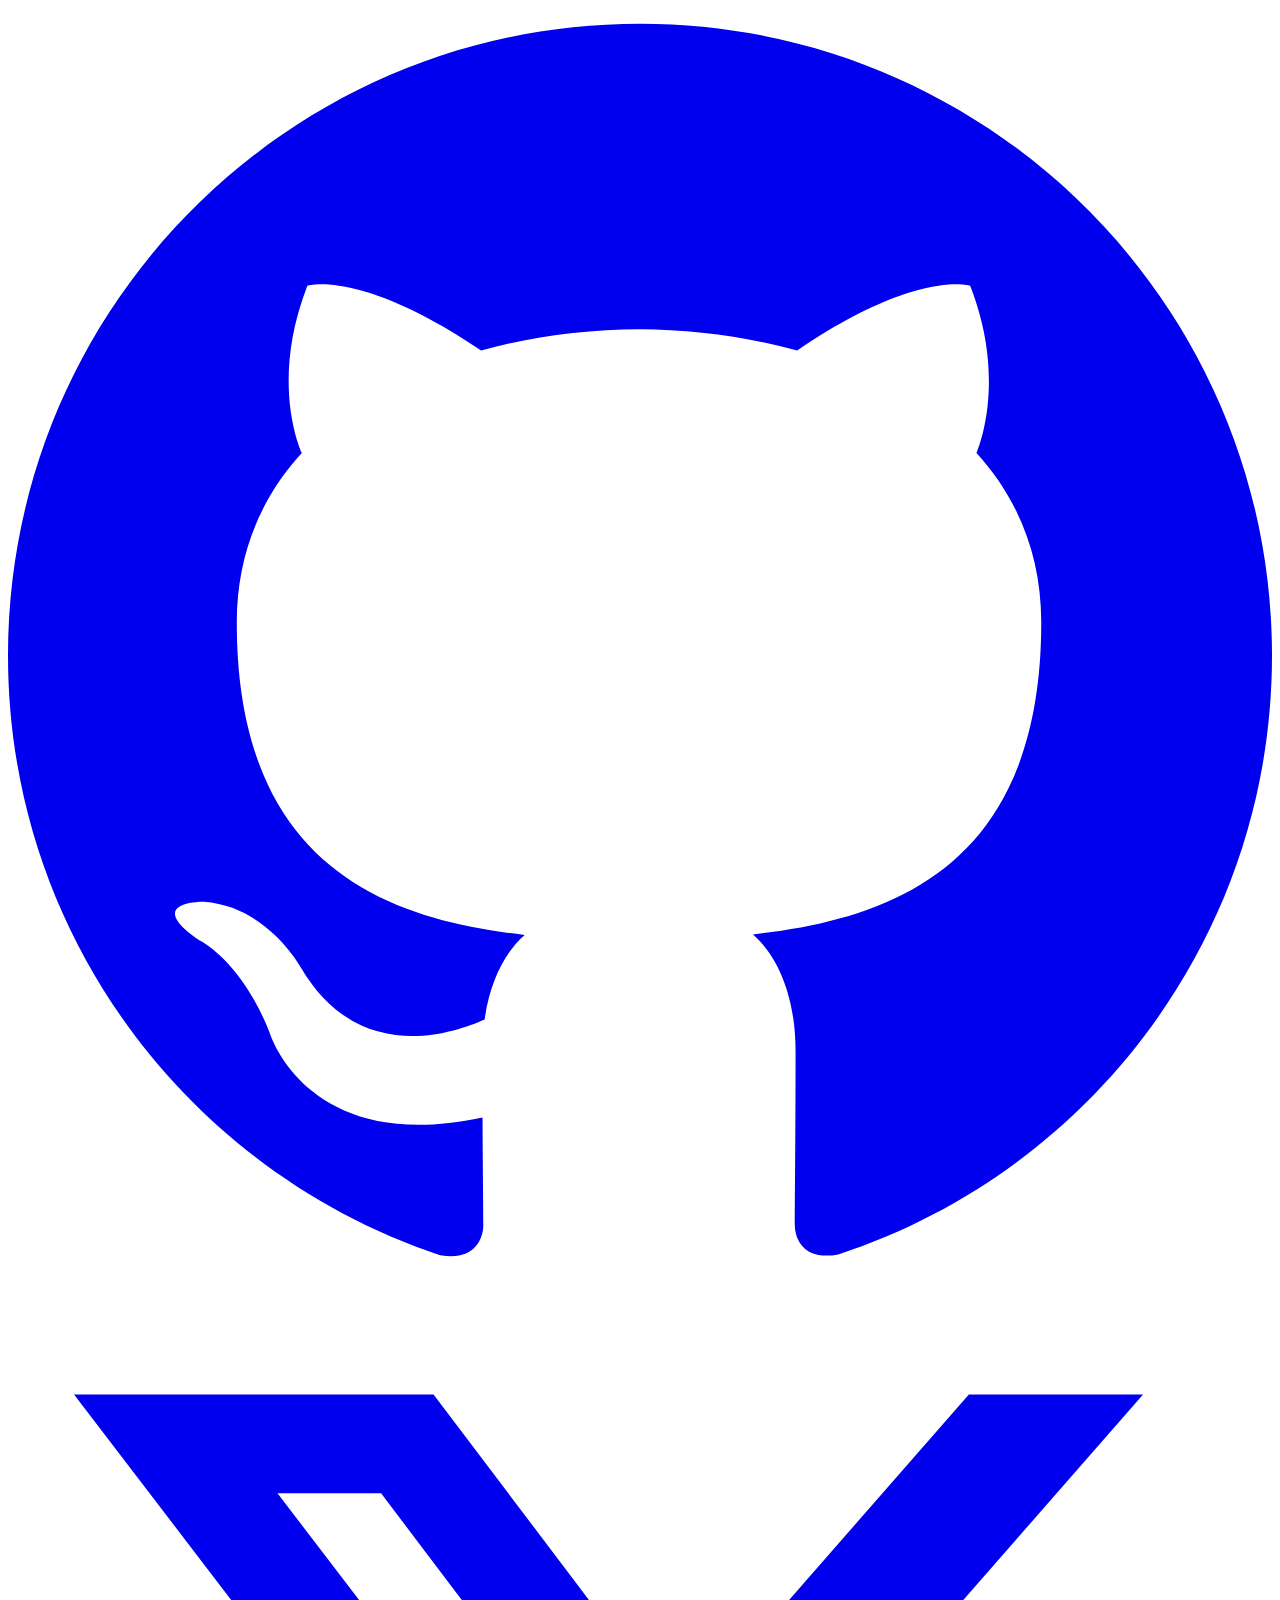
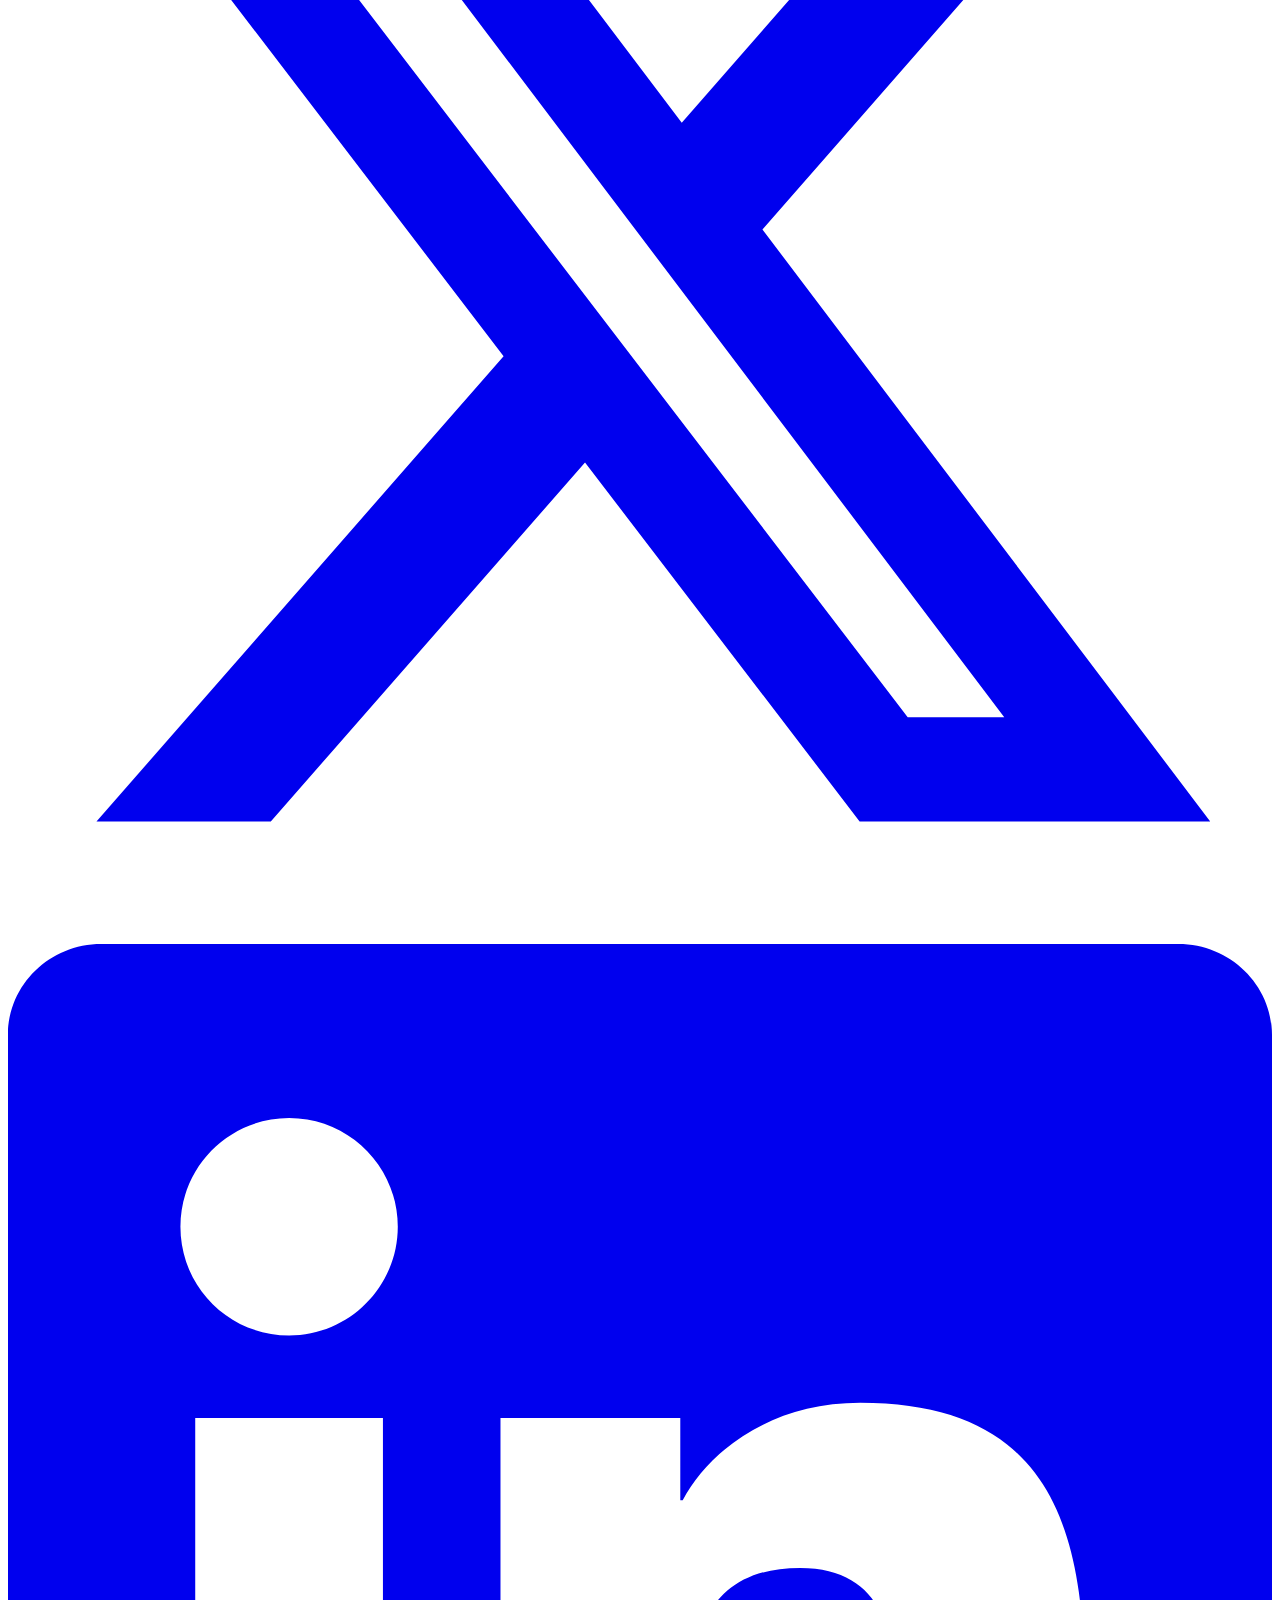
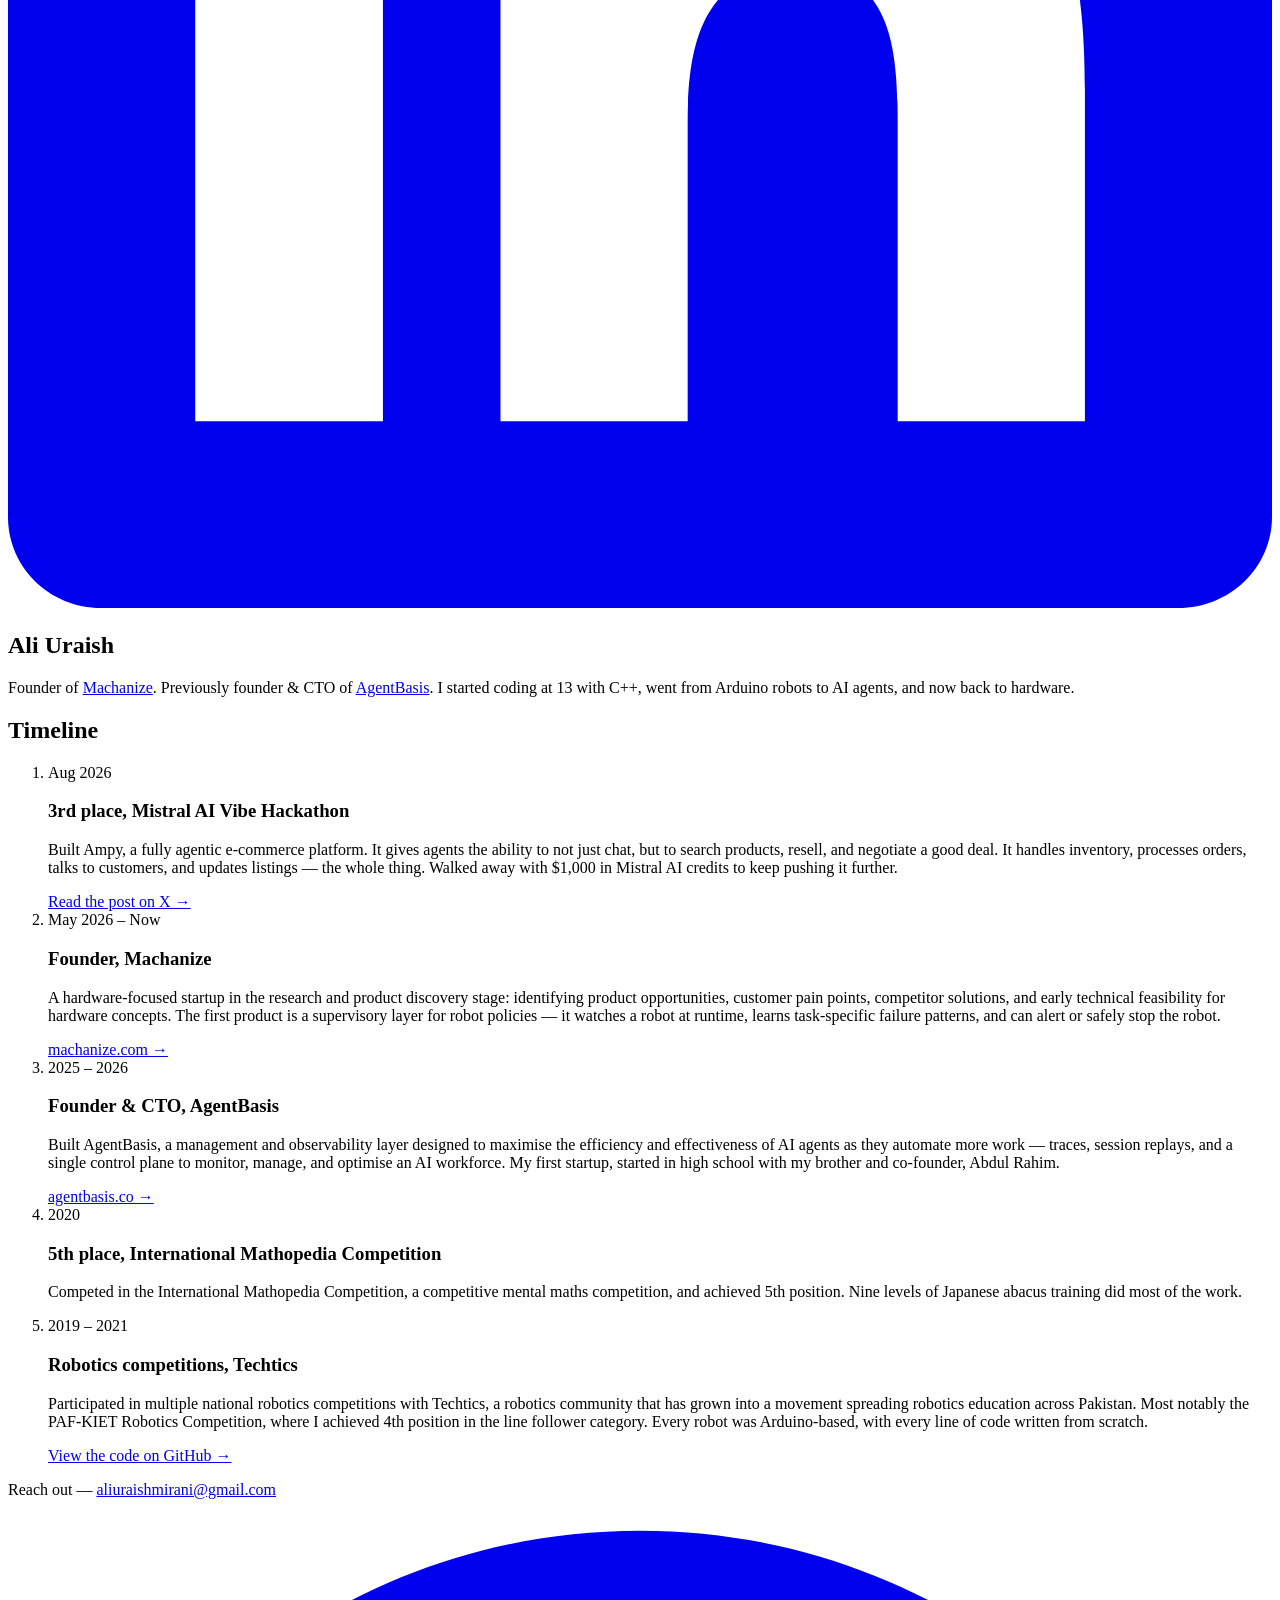
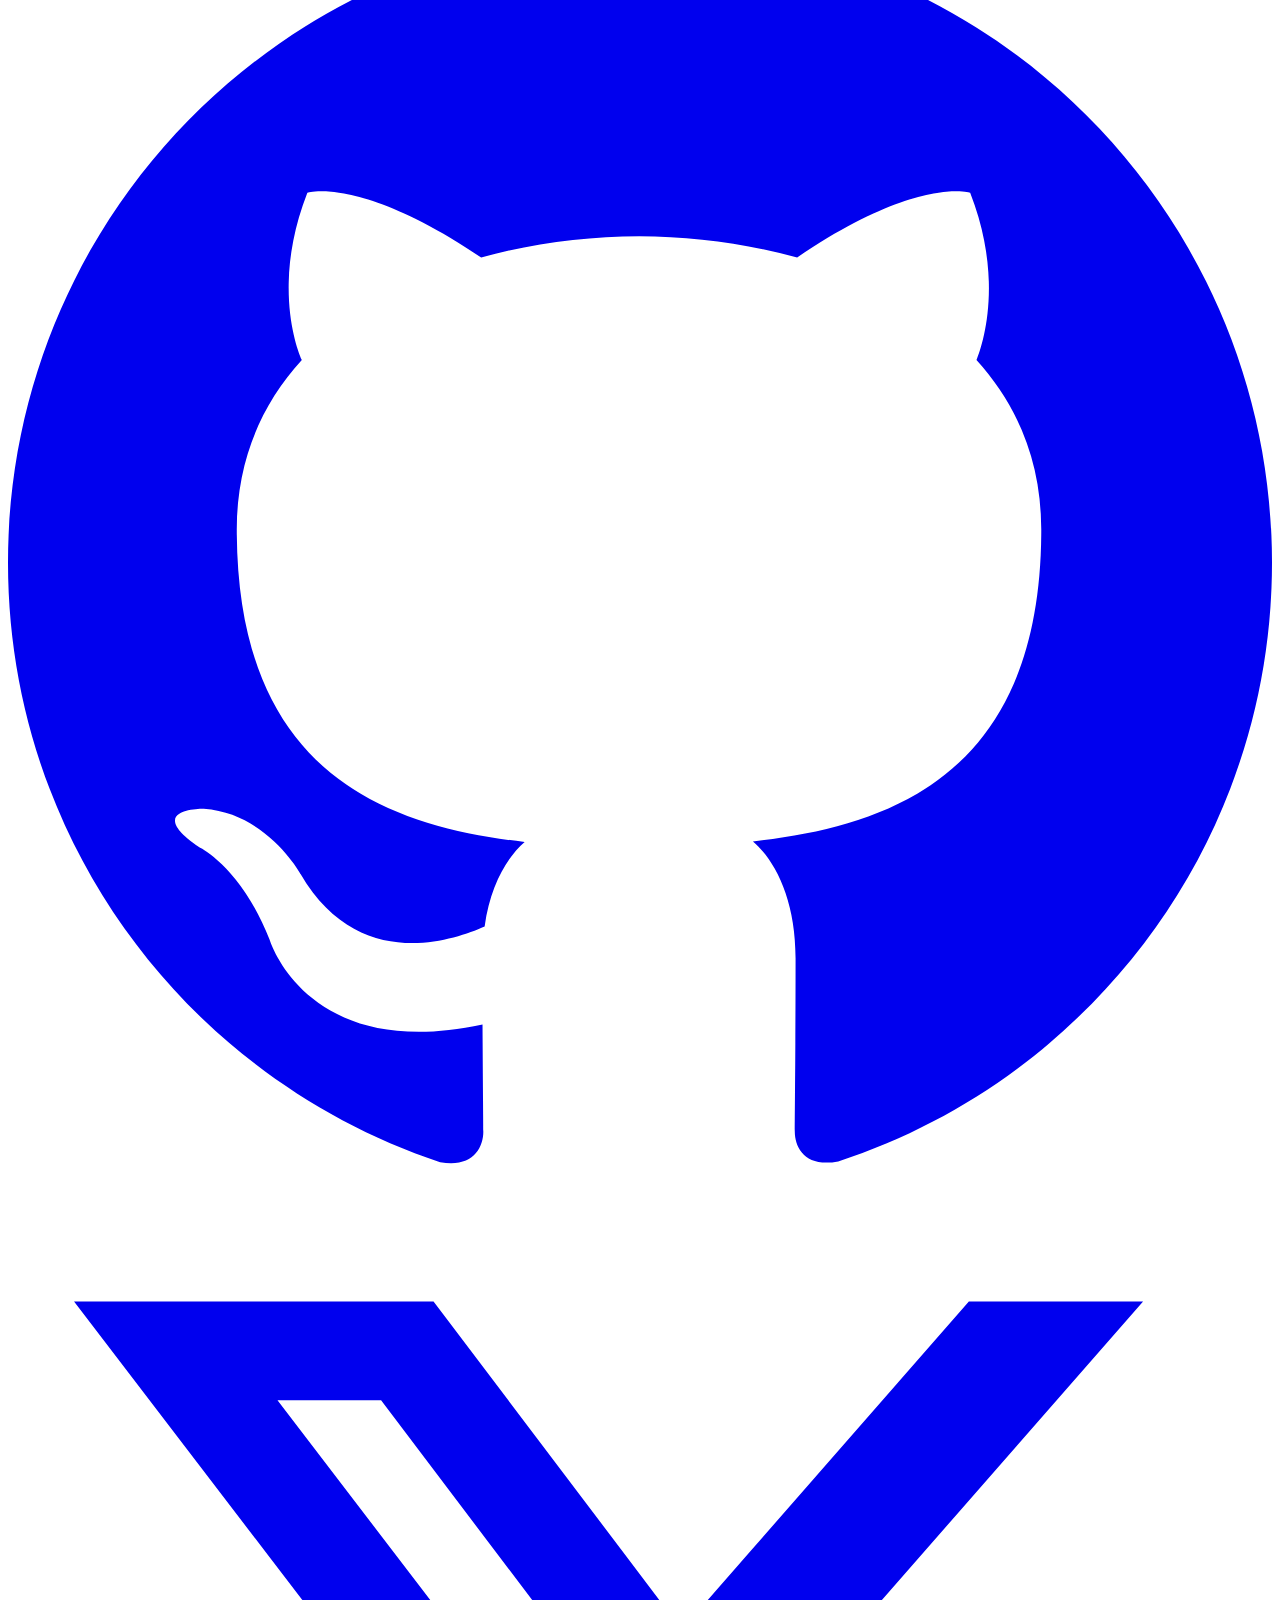
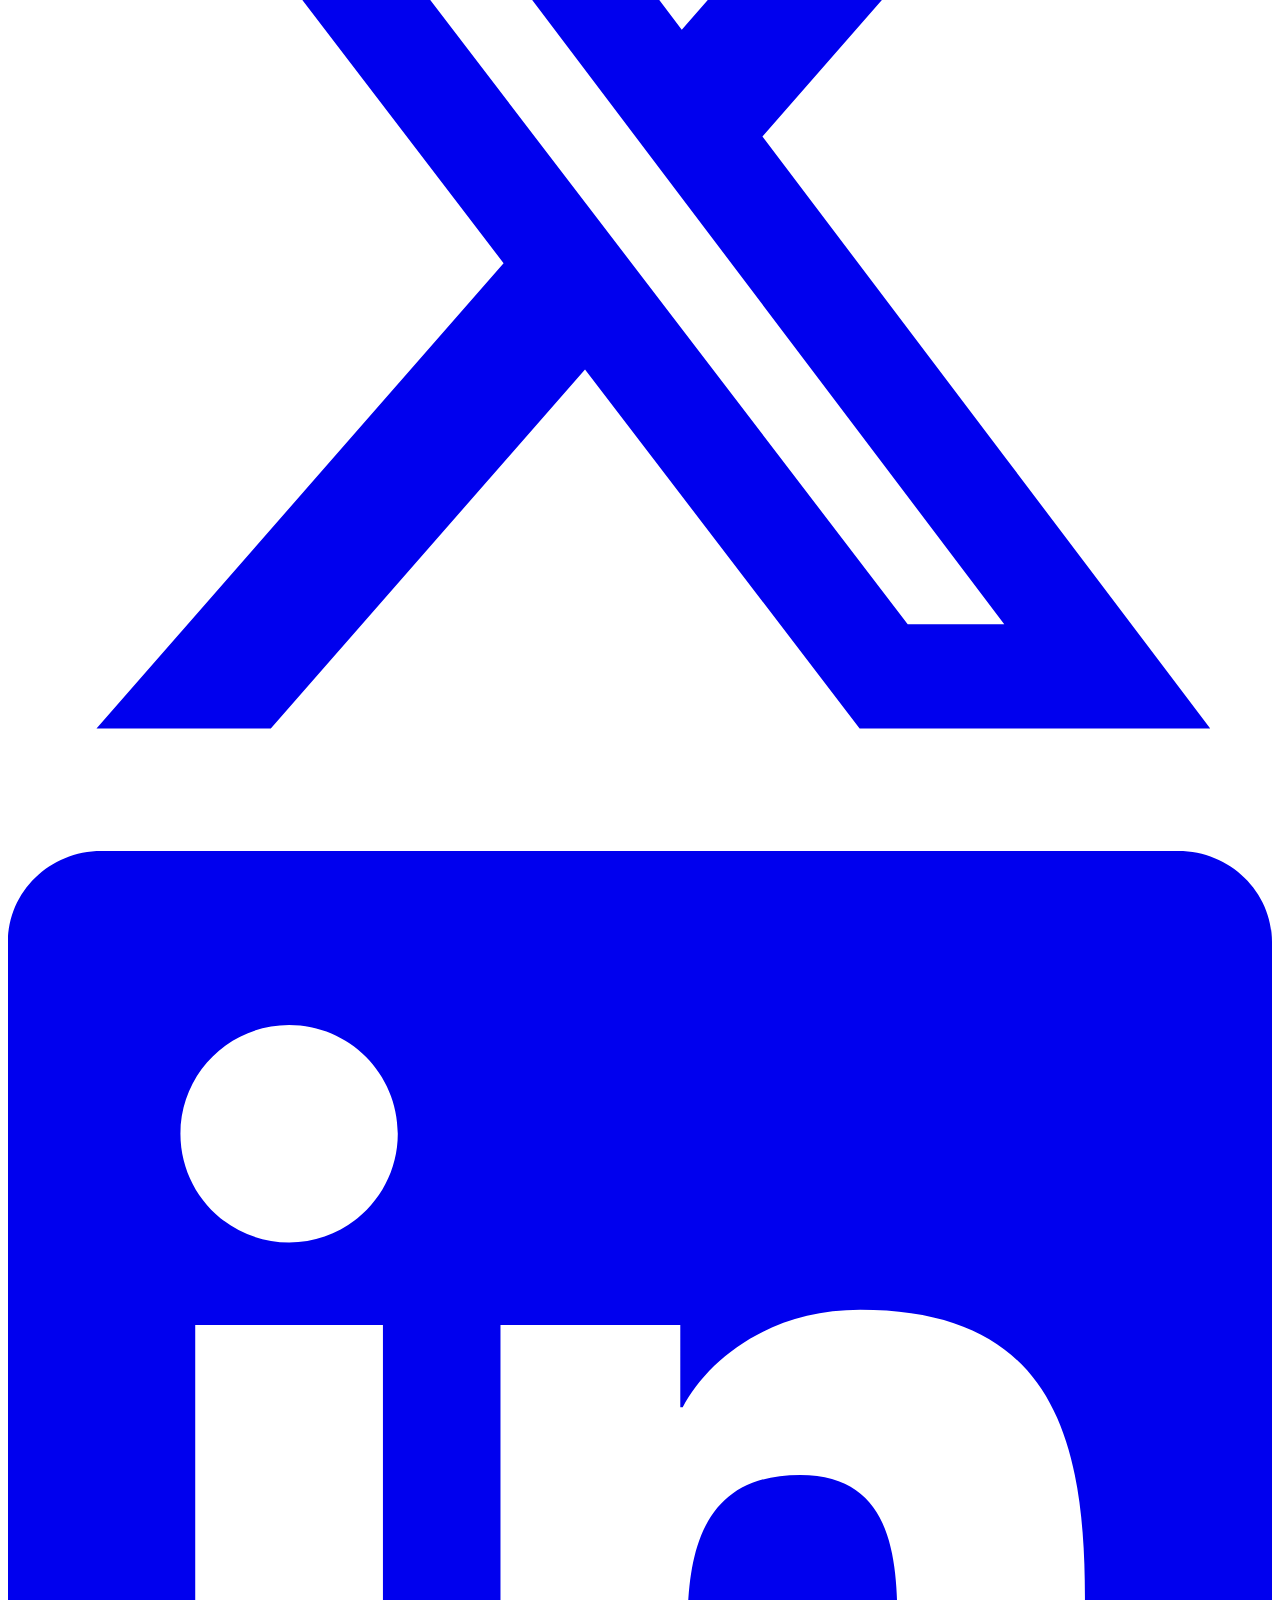
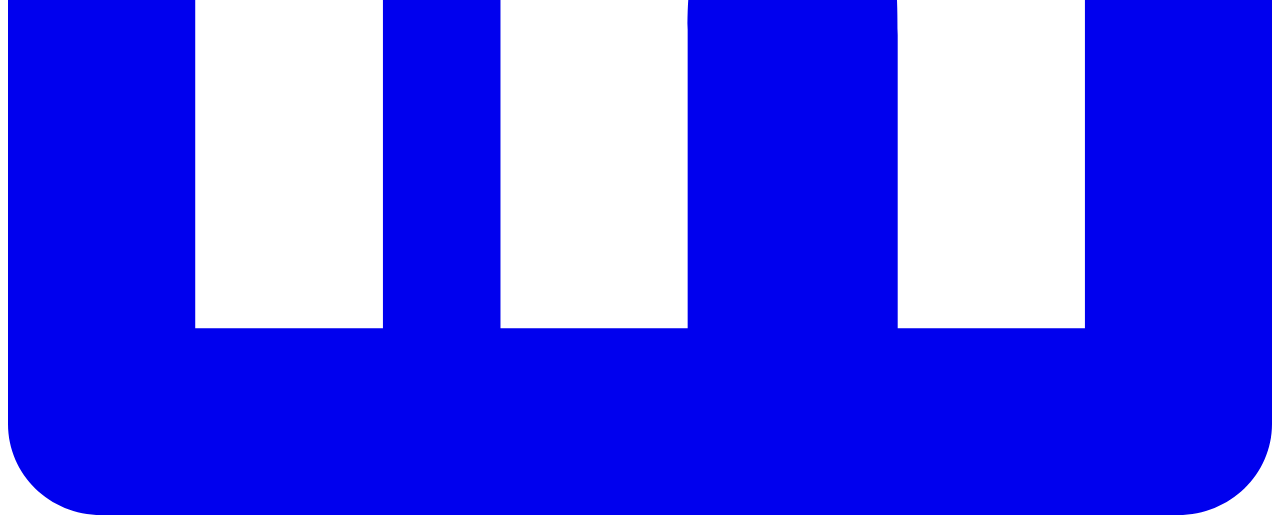
==== index.html @ 0a83bee7 "Initial commit of index.html file, creating a personal webpage for Ali Uraish, including sections fo" ====
<!doctype html>
<html lang="en">
<head>
  <meta charset="utf-8">
  <meta name="viewport" content="width=device-width, initial-scale=1">
  <title>Ali Uraish</title>
  <meta name="description" content="Ali Uraish — founder of Machanize. Previously founder & CTO of AgentBasis. AI, hardware, robotics.">
  <meta name="theme-color" content="#000000">
  <meta property="og:type" content="website">
  <meta property="og:title" content="Ali Uraish">
  <meta property="og:description" content="Founder of Machanize. Previously founder & CTO of AgentBasis. AI, hardware, robotics.">
  <link rel="icon" type="image/png" href="/assets/favicon.png">
  <link rel="apple-touch-icon" href="/assets/favicon.png">
  <link rel="stylesheet" href="styles.css">
</head>
<body>
  <header class="top">
    <nav class="icons" aria-label="Social links">
      <a href="https://github.com/AliUraish" target="_blank" rel="noreferrer" aria-label="GitHub"><svg viewBox="0 0 24 24" fill="currentColor" aria-hidden="true"><path d="M12 .297c-6.63 0-12 5.373-12 12 0 5.303 3.438 9.8 8.205 11.385.6.113.82-.258.82-.577 0-.285-.01-1.04-.015-2.04-3.338.724-4.042-1.61-4.042-1.61C4.422 18.07 3.633 17.7 3.633 17.7c-1.087-.744.084-.729.084-.729 1.205.084 1.838 1.236 1.838 1.236 1.07 1.835 2.809 1.305 3.495.998.108-.776.417-1.305.76-1.605-2.665-.3-5.466-1.332-5.466-5.93 0-1.31.465-2.38 1.235-3.22-.135-.303-.54-1.523.105-3.176 0 0 1.005-.322 3.3 1.23.96-.267 1.98-.399 3-.405 1.02.006 2.04.138 3 .405 2.28-1.552 3.285-1.23 3.285-1.23.645 1.653.24 2.873.12 3.176.765.84 1.23 1.91 1.23 3.22 0 4.61-2.805 5.625-5.475 5.92.42.36.81 1.096.81 2.22 0 1.606-.015 2.896-.015 3.286 0 .315.21.69.825.57C20.565 22.092 24 17.592 24 12.297c0-6.627-5.373-12-12-12"/></svg></a>
      <a href="https://x.com/ali_uraish" target="_blank" rel="noreferrer" aria-label="X"><svg viewBox="0 0 24 24" fill="currentColor" aria-hidden="true"><path d="M18.244 2.25h3.308l-7.227 8.26 8.502 11.24H16.17l-5.214-6.817L4.99 21.75H1.68l7.73-8.835L1.254 2.25H8.08l4.713 6.231zm-1.161 17.52h1.833L7.084 4.126H5.117z"/></svg></a>
      <a href="https://www.linkedin.com/in/ali-uraish-038a34229/" target="_blank" rel="noreferrer" aria-label="LinkedIn"><svg viewBox="0 0 24 24" fill="currentColor" aria-hidden="true"><path d="M20.447 20.452h-3.554v-5.569c0-1.328-.027-3.037-1.852-3.037-1.853 0-2.136 1.445-2.136 2.939v5.667H9.351V9h3.414v1.561h.046c.477-.9 1.637-1.85 3.37-1.85 3.601 0 4.267 2.37 4.267 5.455v6.286zM5.337 7.433c-1.144 0-2.063-.926-2.063-2.065 0-1.138.92-2.063 2.063-2.063 1.14 0 2.064.925 2.064 2.063 0 1.139-.925 2.065-2.064 2.065zm1.782 13.019H3.555V9h3.564v11.452zM22.225 0H1.771C.792 0 0 .774 0 1.729v20.542C0 23.227.792 24 1.771 24h20.451C23.2 24 24 23.227 24 22.271V1.729C24 .774 23.2 0 22.222 0h.003z"/></svg></a>
    </nav>
  </header>

  <main>
    <section class="intro">
      <h1>Ali Uraish</h1>
      <p>
        Founder of <a href="https://machanize.com/" target="_blank" rel="noreferrer">Machanize</a>.
        Previously founder &amp; CTO of <a href="https://www.agentbasis.co/" target="_blank" rel="noreferrer">AgentBasis</a>.
        I started coding at 13 with C++, went from Arduino robots to AI agents, and now back to hardware.
      </p>
    </section>

    <section class="timeline" aria-labelledby="timeline-title">
      <h2 id="timeline-title">Timeline</h2>
      <ol>
        <li>
          <span class="when">Aug 2026</span>
          <div class="what">
            <h3>3rd place, Mistral AI Vibe Hackathon</h3>
            <p>
              Built Ampy, a fully agentic e-commerce platform. It gives agents the ability to not just chat,
              but to search products, resell, and negotiate a good deal. It handles inventory, processes orders,
              talks to customers, and updates listings — the whole thing. Walked away with $1,000 in Mistral AI
              credits to keep pushing it further.
            </p>
            <a href="https://x.com/ali_uraish/status/2091636952529502420" target="_blank" rel="noreferrer">Read the post on X &rarr;</a>
          </div>
        </li>
        <li>
          <span class="when">May 2026 – Now</span>
          <div class="what">
            <h3>Founder, Machanize</h3>
            <p>
              A hardware-focused startup in the research and product discovery stage: identifying product
              opportunities, customer pain points, competitor solutions, and early technical feasibility for
              hardware concepts. The first product is a supervisory layer for robot policies — it watches a
              robot at runtime, learns task-specific failure patterns, and can alert or safely stop the robot.
            </p>
            <a href="https://machanize.com/" target="_blank" rel="noreferrer">machanize.com &rarr;</a>
          </div>
        </li>
        <li>
          <span class="when">2025 – 2026</span>
          <div class="what">
            <h3>Founder &amp; CTO, AgentBasis</h3>
            <p>
              Built AgentBasis, a management and observability layer designed to maximise the efficiency and
              effectiveness of AI agents as they automate more work — traces, session replays, and a single
              control plane to monitor, manage, and optimise an AI workforce. My first startup, started in
              high school with my brother and co-founder, Abdul Rahim.
            </p>
            <a href="https://www.agentbasis.co/" target="_blank" rel="noreferrer">agentbasis.co &rarr;</a>
          </div>
        </li>
        <li>
          <span class="when">2020</span>
          <div class="what">
            <h3>5th place, International Mathopedia Competition</h3>
            <p>
              Competed in the International Mathopedia Competition, a competitive mental maths competition,
              and achieved 5th position. Nine levels of Japanese abacus training did most of the work.
            </p>
          </div>
        </li>
        <li>
          <span class="when">2019 – 2021</span>
          <div class="what">
            <h3>Robotics competitions, Techtics</h3>
            <p>
              Participated in multiple national robotics competitions with Techtics, a robotics community that
              has grown into a movement spreading robotics education across Pakistan. Most notably the PAF-KIET
              Robotics Competition, where I achieved 4th position in the line follower category. Every robot
              was Arduino-based, with every line of code written from scratch.
            </p>
            <a href="https://github.com/AliUraish/Arduino-Based-Robots" target="_blank" rel="noreferrer">View the code on GitHub &rarr;</a>
          </div>
        </li>
      </ol>
    </section>
  </main>

  <footer class="bottom">
    <p>Reach out — <a href="mailto:aliuraishmirani@gmail.com">aliuraishmirani@gmail.com</a></p>
    <nav class="icons" aria-label="Social links">
      <a href="https://github.com/AliUraish" target="_blank" rel="noreferrer" aria-label="GitHub"><svg viewBox="0 0 24 24" fill="currentColor" aria-hidden="true"><path d="M12 .297c-6.63 0-12 5.373-12 12 0 5.303 3.438 9.8 8.205 11.385.6.113.82-.258.82-.577 0-.285-.01-1.04-.015-2.04-3.338.724-4.042-1.61-4.042-1.61C4.422 18.07 3.633 17.7 3.633 17.7c-1.087-.744.084-.729.084-.729 1.205.084 1.838 1.236 1.838 1.236 1.07 1.835 2.809 1.305 3.495.998.108-.776.417-1.305.76-1.605-2.665-.3-5.466-1.332-5.466-5.93 0-1.31.465-2.38 1.235-3.22-.135-.303-.54-1.523.105-3.176 0 0 1.005-.322 3.3 1.23.96-.267 1.98-.399 3-.405 1.02.006 2.04.138 3 .405 2.28-1.552 3.285-1.23 3.285-1.23.645 1.653.24 2.873.12 3.176.765.84 1.23 1.91 1.23 3.22 0 4.61-2.805 5.625-5.475 5.92.42.36.81 1.096.81 2.22 0 1.606-.015 2.896-.015 3.286 0 .315.21.69.825.57C20.565 22.092 24 17.592 24 12.297c0-6.627-5.373-12-12-12"/></svg></a>
      <a href="https://x.com/ali_uraish" target="_blank" rel="noreferrer" aria-label="X"><svg viewBox="0 0 24 24" fill="currentColor" aria-hidden="true"><path d="M18.244 2.25h3.308l-7.227 8.26 8.502 11.24H16.17l-5.214-6.817L4.99 21.75H1.68l7.73-8.835L1.254 2.25H8.08l4.713 6.231zm-1.161 17.52h1.833L7.084 4.126H5.117z"/></svg></a>
      <a href="https://www.linkedin.com/in/ali-uraish-038a34229/" target="_blank" rel="noreferrer" aria-label="LinkedIn"><svg viewBox="0 0 24 24" fill="currentColor" aria-hidden="true"><path d="M20.447 20.452h-3.554v-5.569c0-1.328-.027-3.037-1.852-3.037-1.853 0-2.136 1.445-2.136 2.939v5.667H9.351V9h3.414v1.561h.046c.477-.9 1.637-1.85 3.37-1.85 3.601 0 4.267 2.37 4.267 5.455v6.286zM5.337 7.433c-1.144 0-2.063-.926-2.063-2.065 0-1.138.92-2.063 2.063-2.063 1.14 0 2.064.925 2.064 2.063 0 1.139-.925 2.065-2.064 2.065zm1.782 13.019H3.555V9h3.564v11.452zM22.225 0H1.771C.792 0 0 .774 0 1.729v20.542C0 23.227.792 24 1.771 24h20.451C23.2 24 24 23.227 24 22.271V1.729C24 .774 23.2 0 22.222 0h.003z"/></svg></a>
    </nav>
  </footer>
</body>
</html>
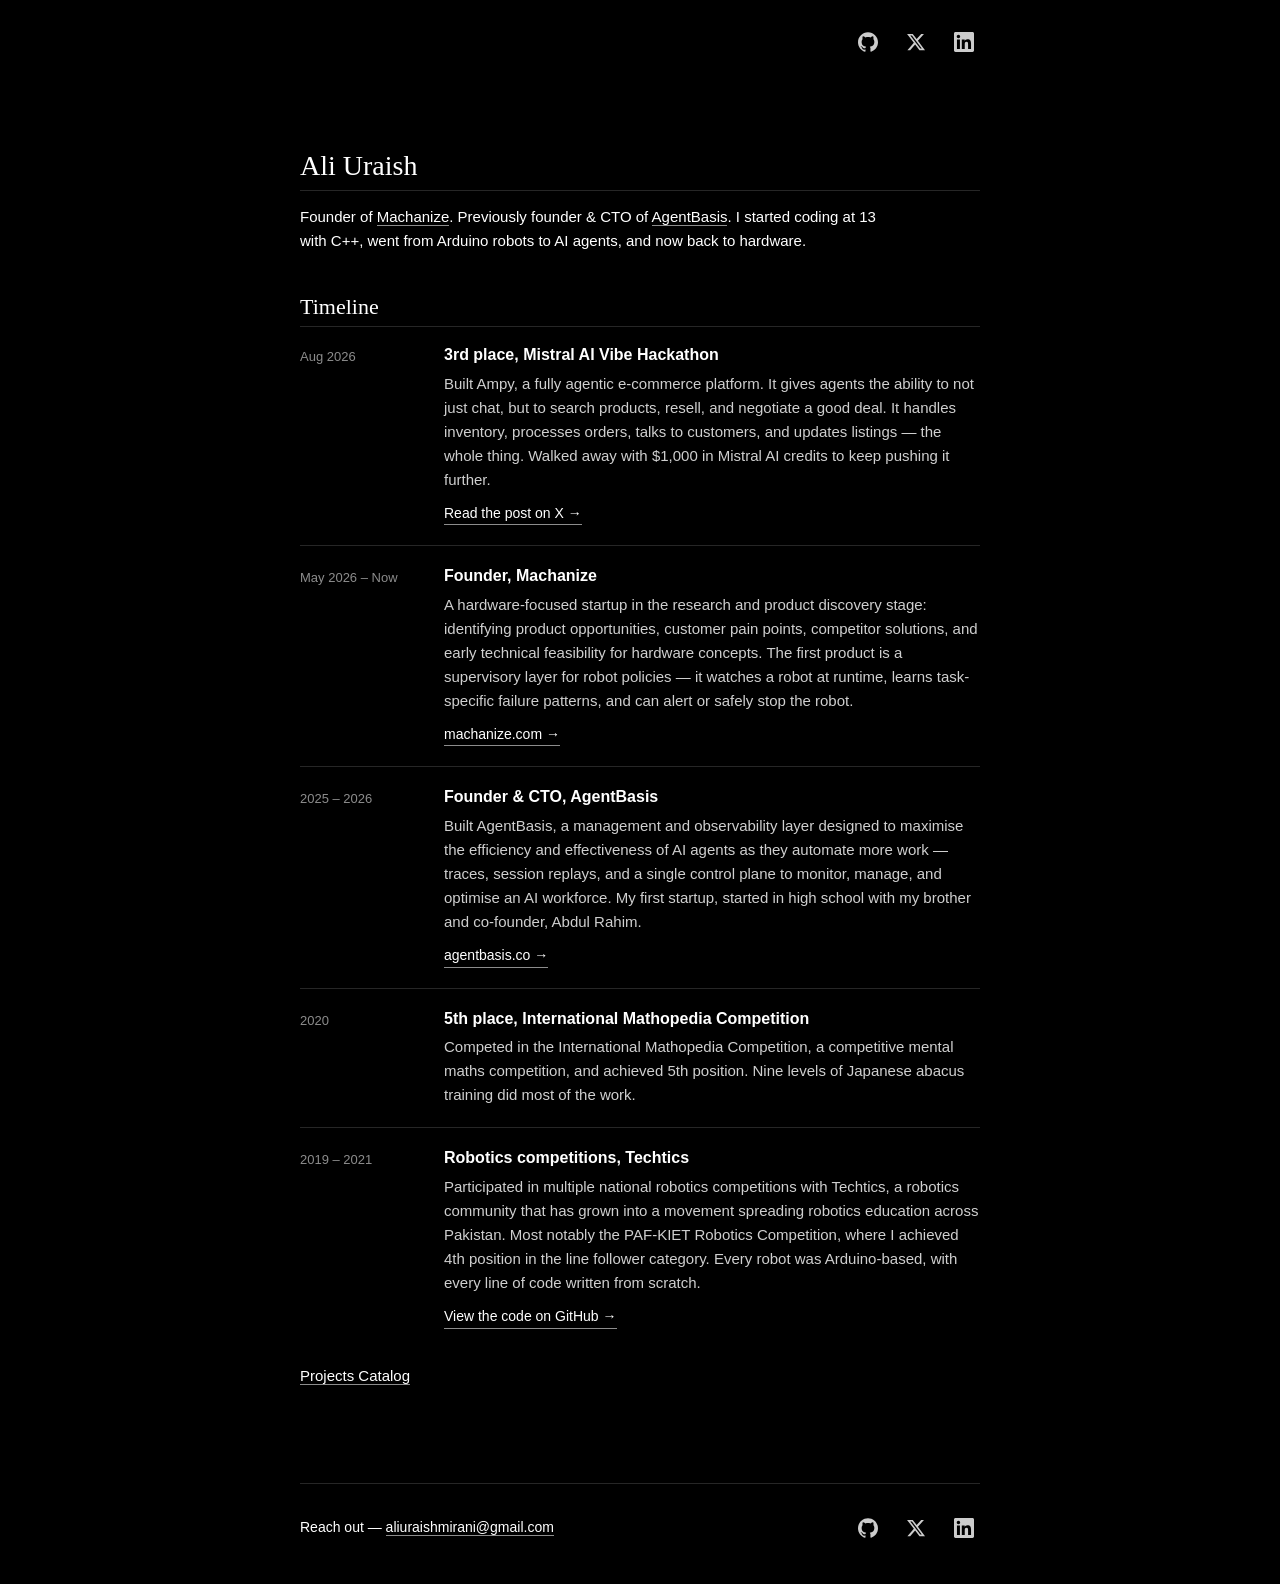
==== commit 3b471fd0: "Add link to Projects Catalog in index.html, enhancing navigation in Ali Uraish's portfolio." ====
--- a/index.html
+++ b/index.html
@@ -99,6 +99,10 @@
         </li>
       </ol>
     </section>
+
+    <p class="to-catalog">
+      <a class="win95" href="projects.html">Projects Catalog</a>
+    </p>
   </main>
 
   <footer class="bottom">
--- a/styles.css
+++ b/styles.css
@@ -0,0 +1,95 @@
+:root {
+  --bg: #000;
+  --fg: #fff;
+  --dim: #8c8c8c;
+  --body: #cfcfcf;
+  --line: #262626;
+  --w: min(92vw, 680px);
+  --serif: "Linux Libertine", "Georgia", "Times New Roman", Times, serif;
+  font-family: "Helvetica Neue", Helvetica, Arial, sans-serif;
+  font-size: 15px;
+  line-height: 1.6;
+  color: var(--fg);
+  background: var(--bg);
+}
+*, *::before, *::after { box-sizing: border-box; }
+html, body { margin: 0; background: var(--bg); }
+body { min-height: 100vh; display: flex; flex-direction: column; -webkit-font-smoothing: antialiased; }
+a { color: inherit; text-decoration: none; }
+p a, .what a, .bottom p a { border-bottom: 1px solid var(--dim); transition: border-color 150ms ease; }
+p a:hover, .what a:hover, .bottom p a:hover { border-color: var(--fg); }
+::selection { background: var(--fg); color: var(--bg); }
+
+.top, .bottom, main { width: var(--w); margin: 0 auto; }
+
+/* header */
+.top { height: 84px; display: flex; align-items: center; justify-content: flex-end; }
+
+/* icons */
+.icons { display: flex; align-items: center; gap: 16px; }
+.icons a {
+  display: inline-flex;
+  width: 32px;
+  height: 32px;
+  align-items: center;
+  justify-content: center;
+  color: var(--fg);
+  opacity: 0.8;
+  transition: opacity 150ms ease, filter 150ms ease;
+}
+.icons svg { width: 20px; height: 20px; }
+.icons a:hover, .icons a:focus-visible {
+  opacity: 1;
+  filter: drop-shadow(0 0 6px rgba(255, 255, 255, 0.7));
+  outline: none;
+}
+
+/* content */
+main { flex: 1; padding: 64px 0 80px; }
+h1 { margin: 0 0 14px; padding-bottom: 6px; border-bottom: 1px solid var(--line); font-family: var(--serif); font-size: 28px; font-weight: 400; line-height: 1.3; letter-spacing: 0; }
+.intro p { max-width: 600px; margin: 0; font-size: 15px; line-height: 1.6; }
+
+.timeline { margin-top: 40px; }
+h2 { margin: 0 0 18px; padding-bottom: 4px; border-bottom: 1px solid var(--line); font-family: var(--serif); font-size: 22px; font-weight: 400; line-height: 1.3; }
+
+.timeline ol { list-style: none; margin: 0; padding: 0; }
+.timeline li {
+  display: grid;
+  grid-template-columns: 128px minmax(0, 1fr);
+  gap: 16px;
+  padding: 20px 0;
+  border-top: 1px solid var(--line);
+}
+.timeline li:first-child { border-top: 0; padding-top: 0; }
+.when {
+  font-size: 13px;
+  color: var(--dim);
+  padding-top: 2px;
+  white-space: nowrap;
+}
+.what h3 { margin: 0 0 6px; font-size: 16px; font-weight: 700; line-height: 1.3; }
+.what p { margin: 0; font-size: 15px; line-height: 1.6; color: var(--body); }
+.what > a { display: inline-block; margin-top: 10px; font-size: 14px; }
+
+/* footer */
+.bottom {
+  padding: 28px 0 40px;
+  border-top: 1px solid var(--line);
+  display: flex;
+  align-items: center;
+  justify-content: space-between;
+  gap: 20px;
+}
+.bottom p { margin: 0; font-size: 14px; }
+
+@media (max-width: 560px) {
+  .top { height: 68px; }
+  main { padding: 40px 0 64px; }
+  .timeline { margin-top: 32px; }
+  .timeline li { grid-template-columns: 1fr; gap: 4px; padding: 18px 0; }
+  .when { padding-top: 0; }
+  .bottom { flex-direction: column; align-items: flex-start; }
+}
+@media (prefers-reduced-motion: reduce) {
+  * { transition: none !important; }
+}
